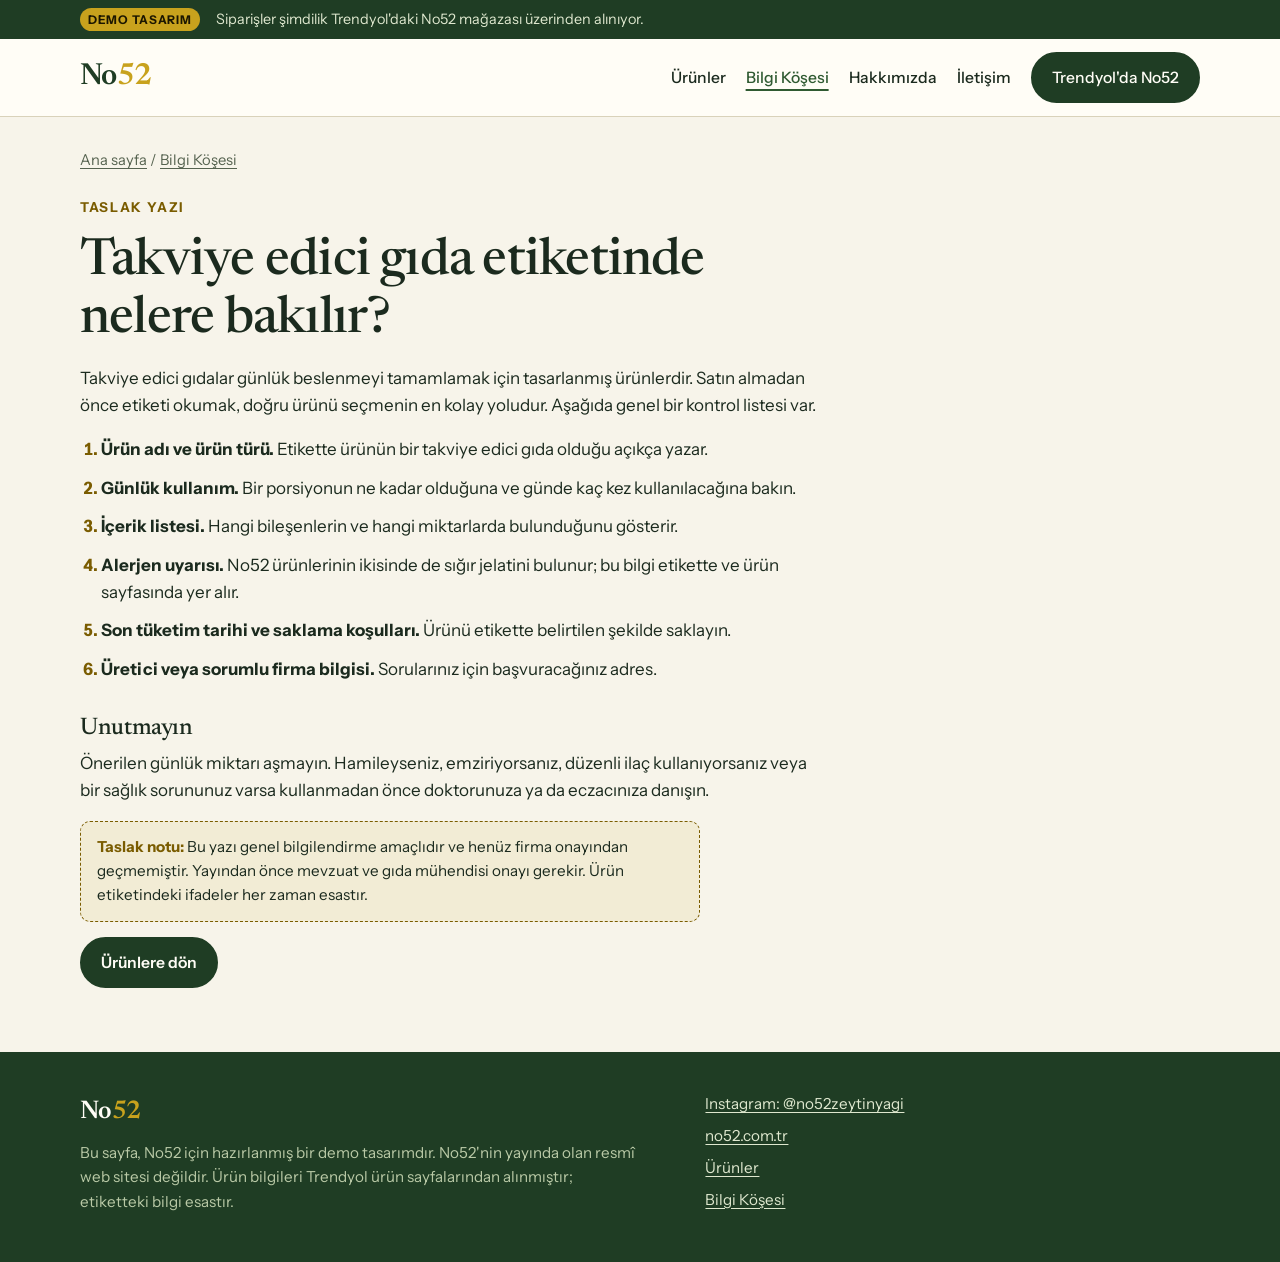
==== bilgi-etiket.html @ e7e0f50c "Gerçek ürün görsellerini ekle" ====
<!doctype html>
<html lang="tr">
<head>
  <meta charset="utf-8">
  <meta name="viewport" content="width=device-width, initial-scale=1">
  <meta name="robots" content="noindex">
  <title>Takviye edici gıda etiketinde nelere bakılır? | No52 (demo)</title>
  <meta name="description" content="Takviye edici gıda etiketini okurken bakılacak bilgiler.">
  <link rel="preconnect" href="https://fonts.googleapis.com">
  <link rel="preconnect" href="https://fonts.gstatic.com" crossorigin>
  <link href="https://fonts.googleapis.com/css2?family=Instrument+Sans:wght@400;500;600;700&family=Newsreader:opsz,wght@6..72,400;6..72,500;6..72,600&display=swap" rel="stylesheet">
  <link rel="stylesheet" href="style.css?v=3">
</head>
<body>
  <div class="strip"><div class="wrap"><span class="tag">DEMO TASARIM</span><span>Siparişler şimdilik Trendyol'daki No52 mağazası üzerinden alınıyor.</span></div></div>
  <header class="site-head">
    <div class="wrap">
      <a class="logo" href="index.html">No<span>52</span></a>
      <nav class="nav" aria-label="Ana menü"><a href="index.html#urunler">Ürünler</a><a href="bilgi-etiket.html" aria-current="page">Bilgi Köşesi</a><a href="index.html#hakkimizda">Hakkımızda</a><a href="index.html#iletisim">İletişim</a><a class="btn" href="https://www.trendyol.com/no52/natured3k2-d3-ve-k2-vitamini-iceren-takviye-edici-gida-30-softjel-p-1203993000" target="_blank" rel="noopener">Trendyol'da No52</a></nav>
    </div>
  </header>
  <main>
    <div class="wrap">
      <article class="article">
        <p class="crumb" style="padding:0"><a href="index.html">Ana sayfa</a> / <a href="index.html#bilgi">Bilgi Köşesi</a></p>
        <p class="eyebrow" style="margin-top:1.5rem">Taslak yazı</p>
        <h1>Takviye edici gıda etiketinde nelere bakılır?</h1>
        <p>Takviye edici gıdalar günlük beslenmeyi tamamlamak için tasarlanmış ürünlerdir. Satın almadan önce etiketi okumak, doğru ürünü seçmenin en kolay yoludur. Aşağıda genel bir kontrol listesi var.</p>
        <ol>
          <li><strong>Ürün adı ve ürün türü.</strong> Etikette ürünün bir takviye edici gıda olduğu açıkça yazar.</li>
          <li><strong>Günlük kullanım.</strong> Bir porsiyonun ne kadar olduğuna ve günde kaç kez kullanılacağına bakın.</li>
          <li><strong>İçerik listesi.</strong> Hangi bileşenlerin ve hangi miktarlarda bulunduğunu gösterir.</li>
          <li><strong>Alerjen uyarısı.</strong> No52 ürünlerinin ikisinde de sığır jelatini bulunur; bu bilgi etikette ve ürün sayfasında yer alır.</li>
          <li><strong>Son tüketim tarihi ve saklama koşulları.</strong> Ürünü etikette belirtilen şekilde saklayın.</li>
          <li><strong>Üretici veya sorumlu firma bilgisi.</strong> Sorularınız için başvuracağınız adres.</li>
        </ol>
        <h2>Unutmayın</h2>
        <p>Önerilen günlük miktarı aşmayın. Hamileyseniz, emziriyorsanız, düzenli ilaç kullanıyorsanız veya bir sağlık sorununuz varsa kullanmadan önce doktorunuza ya da eczacınıza danışın.</p>
        <p class="draft"><strong>Taslak notu:</strong> Bu yazı genel bilgilendirme amaçlıdır ve henüz firma onayından geçmemiştir. Yayından önce mevzuat ve gıda mühendisi onayı gerekir. Ürün etiketindeki ifadeler her zaman esastır.</p>
        <div class="btns"><a class="btn" href="index.html#urunler">Ürünlere dön</a></div>
      </article>
    </div>
  </main>
  <footer>
    <div class="wrap">
      <div>
        <a class="logo" href="index.html">No<span>52</span></a>
        <p>Bu sayfa, No52 için hazırlanmış bir demo tasarımdır. No52'nin yayında olan resmî web sitesi değildir. Ürün bilgileri Trendyol ürün sayfalarından alınmıştır; etiketteki bilgi esastır.</p>
      </div>
      <ul>
        <li><a href="https://www.instagram.com/no52zeytinyagi/" target="_blank" rel="noopener">Instagram: @no52zeytinyagi</a></li>
        <li><a href="https://no52.com.tr" target="_blank" rel="noopener">no52.com.tr</a></li>
        <li><a href="index.html#urunler">Ürünler</a></li>
        <li><a href="bilgi-etiket.html">Bilgi Köşesi</a></li>
      </ul>
    </div>
  </footer>
</body>
</html>
---- style.css ----
:root {
  --bg: #f7f4ea;
  --bg-2: #efe9d6;
  --ink: #1b2a1e;
  --muted: #55624f;
  --line: #d9d2ba;
  --green: #1f3d24;
  --green-2: #2f5a31;
  --gold: #c8a21d;
  --gold-deep: #7a5c00;
  --paper: #fffdf6;
  --radius: 10px;
}

* { box-sizing: border-box; }
html { scroll-behavior: smooth; }

body {
  margin: 0;
  background: var(--bg);
  color: var(--ink);
  font-family: "Instrument Sans", system-ui, -apple-system, "Segoe UI", sans-serif;
  font-size: 1.0625rem;
  line-height: 1.6;
  -webkit-font-smoothing: antialiased;
}

h1, h2, h3 {
  font-family: "Newsreader", Georgia, "Times New Roman", serif;
  font-weight: 500;
  letter-spacing: -0.015em;
  line-height: 1.12;
  margin: 0;
}

p { margin: 0 0 1em; }
img { max-width: 100%; display: block; }
a { color: var(--green-2); text-underline-offset: 3px; }
a:hover { color: var(--green); }
:focus-visible { outline: 3px solid var(--gold); outline-offset: 3px; border-radius: 3px; }

.wrap { width: min(1120px, 100% - 2rem); margin-inline: auto; }

/* Üst şerit */
.strip { background: var(--green); color: #dfe8cf; font-size: 0.9rem; }
.strip .wrap { display: flex; flex-wrap: wrap; gap: 0.25rem 1rem; padding: 0.5rem 0; align-items: center; }
.tag { background: var(--gold); color: #1b1600; font-weight: 700; font-size: 0.75rem; letter-spacing: 0.06em; padding: 0.1rem 0.5rem; border-radius: 99px; }

/* Üst menü */
.site-head { background: var(--paper); border-bottom: 1px solid var(--line); position: sticky; top: 0; z-index: 10; }
.site-head .wrap { display: flex; align-items: center; gap: 1.5rem; padding: 0.8rem 0; flex-wrap: wrap; }
.logo { font-family: "Newsreader", Georgia, serif; font-size: 1.9rem; color: var(--green); text-decoration: none; font-weight: 600; letter-spacing: -0.02em; }
.logo span { color: var(--gold); }
.nav { display: flex; gap: 1.25rem; margin-left: auto; align-items: center; flex-wrap: wrap; }
.nav a { color: var(--ink); text-decoration: none; font-weight: 500; font-size: 0.98rem; }
.nav a:hover, .nav a[aria-current="page"] { color: var(--green-2); text-decoration: underline; text-decoration-thickness: 2px; text-underline-offset: 6px; }

.btn { display: inline-block; padding: 0.7rem 1.2rem; border-radius: 99px; background: var(--green); color: var(--paper) !important; font-weight: 600; text-decoration: none !important; font-size: 0.98rem; border: 2px solid var(--green); }
.btn:hover { background: var(--green-2); border-color: var(--green-2); }
.btn.ghost { background: transparent; color: var(--green) !important; }
.btn.ghost:hover { background: var(--green); color: var(--paper) !important; }
.btn.gold { background: var(--gold); border-color: var(--gold); color: #1b1600 !important; }
.btn.gold:hover { background: #d8b232; border-color: #d8b232; }

/* Ana sayfa: giriş */
.hero { padding: clamp(2.5rem, 7vw, 5rem) 0; }
.hero .wrap { display: grid; grid-template-columns: 1.05fr 0.95fr; gap: clamp(1.5rem, 5vw, 4rem); align-items: center; }
.eyebrow { font-size: 0.85rem; font-weight: 700; letter-spacing: 0.12em; text-transform: uppercase; color: var(--gold-deep); margin: 0 0 1rem; }
.hero h1 { font-size: clamp(2.4rem, 6vw, 4.4rem); max-width: 14ch; }
.hero .lede { margin-top: 1.25rem; font-size: 1.2rem; color: var(--muted); max-width: 42ch; }
.hero .actions { display: flex; flex-wrap: wrap; gap: 0.75rem; margin-top: 1.75rem; }
.hero-art { position: relative; display: grid; grid-template-columns: 1fr; gap: 0; }
.hero-art::before { content: ""; position: absolute; inset: 8% 6% 4% 12%; background: var(--gold); opacity: 0.22; border-radius: 50%; }
.hero-art figure { position: relative; margin: 0; }
.hero-art figure:nth-child(1) { margin-right: 10%; }
.hero-art figure:nth-child(2) { margin-left: 10%; margin-top: -1.4rem; }

.shot { background: var(--bg-2); border-radius: var(--radius); aspect-ratio: 3 / 2; overflow: hidden; display: flex; align-items: center; justify-content: center; color: var(--muted); font-size: 0.9rem; text-align: center; }
.shot img { width: 100%; height: 100%; object-fit: contain; filter: drop-shadow(0 14px 18px rgba(31, 61, 36, 0.28)); }

/* Bölümler */
section { padding: clamp(2.5rem, 6vw, 4.5rem) 0; }
.sec-head { margin-bottom: 2rem; max-width: 60ch; }
.sec-head h2 { font-size: clamp(1.8rem, 4vw, 2.7rem); }
.sec-head p { margin-top: 0.8rem; color: var(--muted); }
.alt { background: var(--bg-2); }

/* Ürün kartları */
.cards { display: grid; grid-template-columns: repeat(2, 1fr); gap: 1.5rem; }
.card { background: var(--paper); border: 1px solid var(--line); border-radius: var(--radius); overflow: hidden; display: flex; flex-direction: column; }
.card .shot { border-radius: 0; aspect-ratio: 3 / 2; padding: 1.5rem; }
.card .body { padding: 1.4rem 1.5rem 1.6rem; display: flex; flex-direction: column; gap: 0.6rem; flex: 1; }
.card h3 { font-size: 1.6rem; }
.card .facts { margin: 0; padding: 0; list-style: none; color: var(--muted); font-size: 0.98rem; }
.card .facts li { padding: 0.25rem 0; border-top: 1px solid var(--line); }
.card .facts li:first-child { border-top: 0; }
.price-row { margin-top: auto; padding-top: 0.6rem; }
.price { font-size: 1.5rem; font-weight: 700; }
.price small { display: block; font-size: 0.85rem; font-weight: 400; color: var(--muted); }
.btns { display: flex; flex-wrap: wrap; gap: 0.6rem; margin-top: 0.9rem; }

/* Sipariş adımları */
.steps { display: grid; grid-template-columns: repeat(3, 1fr); gap: 1.5rem; list-style: none; padding: 0; margin: 0; counter-reset: s; }
.steps li { counter-increment: s; border-top: 3px solid var(--green); padding-top: 1rem; }
.steps li::before { content: counter(s); font-family: "Newsreader", Georgia, serif; font-size: 2.2rem; color: var(--gold-deep); line-height: 1; display: block; margin-bottom: 0.4rem; }
.steps h3 { font-size: 1.3rem; margin-bottom: 0.3rem; }
.steps p { color: var(--muted); margin: 0; }

/* Koyu bant */
.band { background: var(--green); color: var(--paper); }
.band h2 { color: var(--paper); }
.band .sec-head p { color: #cfdcba; }
.band-grid { display: grid; grid-template-columns: repeat(3, 1fr); gap: 1.5rem; }
.band-grid div { border-top: 1px solid rgba(255, 255, 255, 0.3); padding-top: 1rem; }
.band-grid h3 { font-size: 1.25rem; color: var(--gold); margin-bottom: 0.3rem; }
.band-grid p { margin: 0; color: #dfe8cf; font-size: 1rem; }

/* Bilgi kartları */
.posts { display: grid; grid-template-columns: repeat(3, 1fr); gap: 1.25rem; }
.post { background: var(--paper); border: 1px solid var(--line); border-radius: var(--radius); padding: 1.3rem 1.4rem 1.5rem; display: flex; flex-direction: column; gap: 0.5rem; }
.post h3 { font-size: 1.3rem; }
.post p { margin: 0; color: var(--muted); font-size: 0.98rem; }
.post .meta { font-size: 0.8rem; font-weight: 700; letter-spacing: 0.08em; text-transform: uppercase; color: var(--gold-deep); }
.post.soon { background: transparent; border-style: dashed; }
.post.soon h3, .post.soon p { color: var(--muted); }

/* Hakkımızda */
.about { display: grid; grid-template-columns: 1.2fr 0.8fr; gap: clamp(1.5rem, 4vw, 3rem); align-items: start; }
.about p { color: var(--muted); max-width: 56ch; }
.oil-card { background: var(--paper); border: 1px dashed var(--green-2); border-radius: var(--radius); padding: 1.5rem; }
.oil-card h3 { font-size: 1.4rem; margin-bottom: 0.5rem; }
.oil-card p { margin: 0; font-size: 0.98rem; }

/* İletişim */
.contact { display: grid; grid-template-columns: repeat(3, 1fr); gap: 1.5rem; }
.contact h3 { font-size: 1.2rem; margin-bottom: 0.3rem; }
.contact p { margin: 0; color: var(--muted); }

/* Taslak notu */
.draft { border: 1px dashed var(--gold-deep); background: rgba(200, 162, 29, 0.1); border-radius: var(--radius); padding: 0.8rem 1rem; font-size: 0.95rem; color: var(--ink); max-width: 62ch; }
.draft strong { color: var(--gold-deep); }

/* Ürün sayfası */
.crumb { padding: 1.2rem 0 0; font-size: 0.92rem; color: var(--muted); }
.crumb a { color: var(--muted); }
.pdp { display: grid; grid-template-columns: 1fr 1fr; gap: clamp(1.5rem, 4vw, 3.5rem); padding: 1.5rem 0 3rem; align-items: start; }
.pdp .shot { aspect-ratio: 3 / 2; padding: 1.75rem; }
.pdp h1 { font-size: clamp(2rem, 4.5vw, 3.2rem); }
.pdp .sub { color: var(--muted); font-size: 1.15rem; margin: 0.6rem 0 1.2rem; }
.spec { width: 100%; border-collapse: collapse; margin: 1.25rem 0; font-size: 1rem; }
.spec th { text-align: left; font-weight: 600; width: 36%; color: var(--muted); padding: 0.65rem 0.75rem 0.65rem 0; border-top: 1px solid var(--line); vertical-align: top; }
.spec td { padding: 0.65rem 0; border-top: 1px solid var(--line); }
.spec tr:last-child th, .spec tr:last-child td { border-bottom: 1px solid var(--line); }
.warn { background: var(--paper); border-left: 5px solid var(--gold); padding: 0.9rem 1.1rem; border-radius: 0 var(--radius) var(--radius) 0; margin: 1.25rem 0; }
.warn p { margin: 0; }

/* Makale */
.article { max-width: 68ch; padding: 2rem 0 4rem; }
.article h1 { font-size: clamp(2rem, 5vw, 3.2rem); margin: 0.5rem 0 1rem; }
.article h2 { font-size: 1.5rem; margin: 2rem 0 0.5rem; }
.article ol { padding-left: 1.3rem; }
.article li { margin-bottom: 0.7rem; }
.article li::marker { color: var(--gold-deep); font-weight: 700; }

/* Alt bilgi */
footer { background: var(--green); color: #b9c9a6; padding: 2.5rem 0 3rem; font-size: 0.95rem; }
footer .wrap { display: grid; grid-template-columns: 1.2fr 1fr; gap: 2rem; }
footer a { color: #dfe8cf; }
footer .logo { color: var(--paper); font-size: 1.6rem; }
footer p { margin: 0.5rem 0 0; max-width: 56ch; }
footer ul { list-style: none; padding: 0; margin: 0; display: grid; gap: 0.35rem; }

@media (max-width: 900px) {
  .hero .wrap, .about, .pdp, footer .wrap { grid-template-columns: 1fr; }
  .cards, .posts, .contact, .steps, .band-grid { grid-template-columns: 1fr; }
  .hero h1 { max-width: none; }
  .nav { margin-left: 0; width: 100%; gap: 1rem; }
  .hero-art figure:nth-child(2) { margin-top: -0.8rem; }
}

@media (prefers-reduced-motion: reduce) { html { scroll-behavior: auto; } }

.hero-art .shot { background: transparent; }
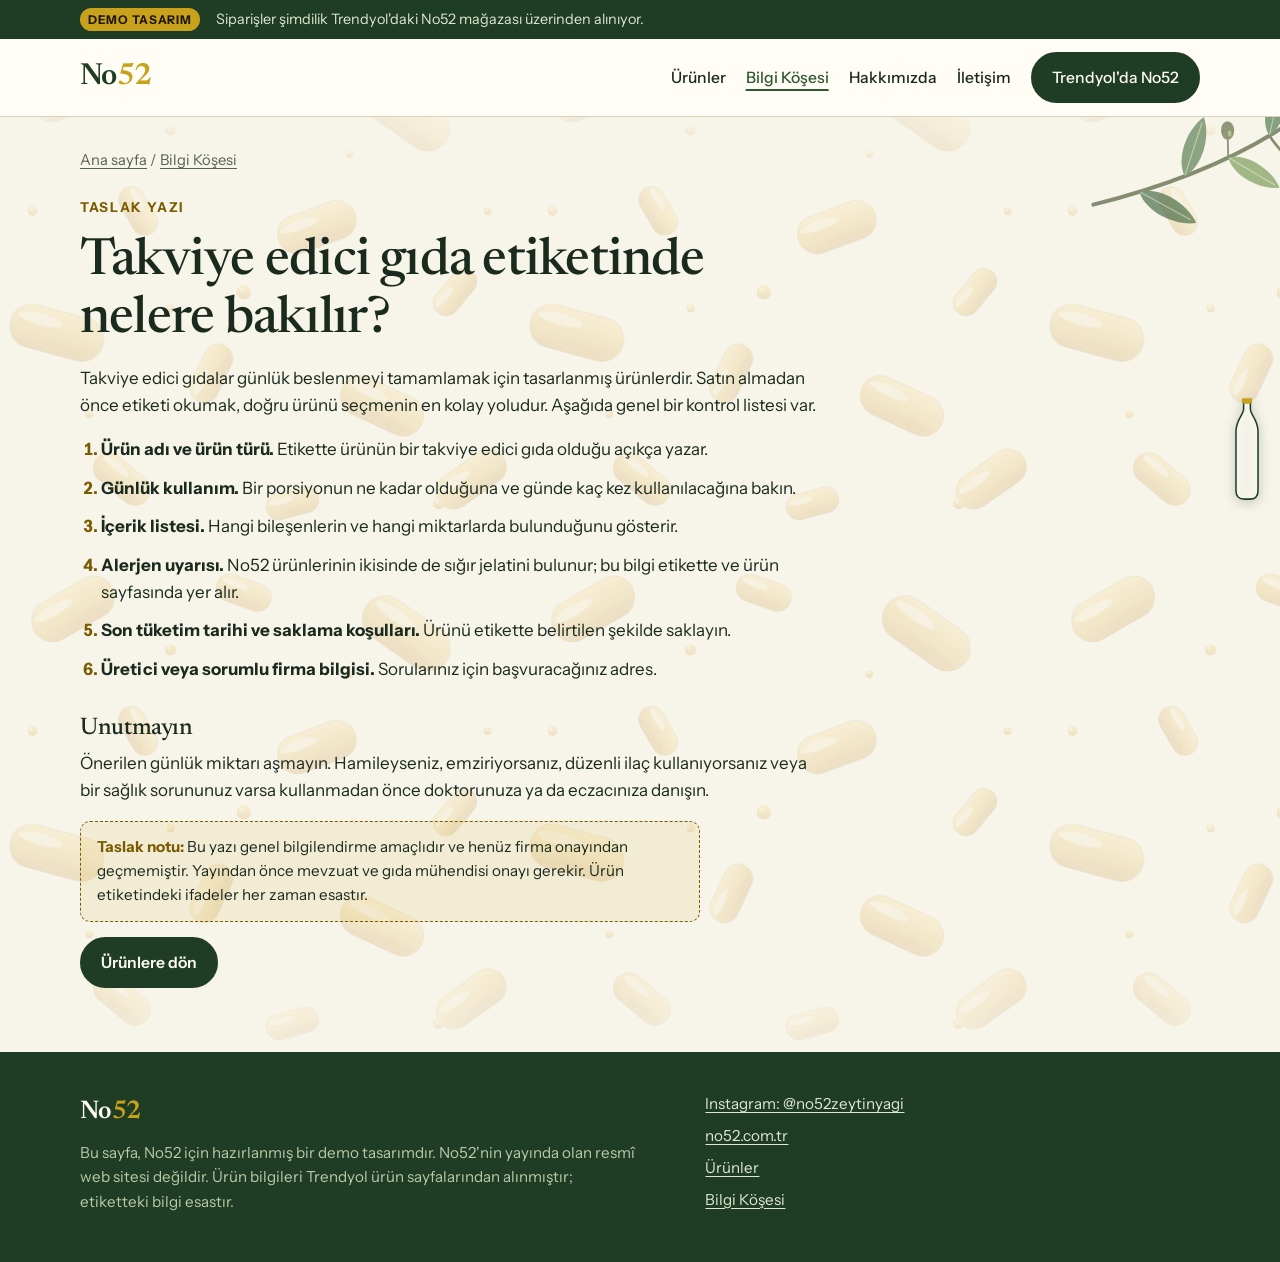
==== commit f65902d0: "Add files via upload" ====
--- a/bilgi-etiket.html
+++ b/bilgi-etiket.html
@@ -9,7 +9,8 @@
   <link rel="preconnect" href="https://fonts.googleapis.com">
   <link rel="preconnect" href="https://fonts.gstatic.com" crossorigin>
   <link href="https://fonts.googleapis.com/css2?family=Instrument+Sans:wght@400;500;600;700&family=Newsreader:opsz,wght@6..72,400;6..72,500;6..72,600&display=swap" rel="stylesheet">
-  <link rel="stylesheet" href="style.css?v=3">
+  <link rel="stylesheet" href="style.css?v=6">
+<script>document.documentElement.className += " js";</script>
 </head>
 <body>
   <div class="strip"><div class="wrap"><span class="tag">DEMO TASARIM</span><span>Siparişler şimdilik Trendyol'daki No52 mağazası üzerinden alınıyor.</span></div></div>
@@ -19,7 +20,8 @@
       <nav class="nav" aria-label="Ana menü"><a href="index.html#urunler">Ürünler</a><a href="bilgi-etiket.html" aria-current="page">Bilgi Köşesi</a><a href="index.html#hakkimizda">Hakkımızda</a><a href="index.html#iletisim">İletişim</a><a class="btn" href="https://www.trendyol.com/no52/natured3k2-d3-ve-k2-vitamini-iceren-takviye-edici-gida-30-softjel-p-1203993000" target="_blank" rel="noopener">Trendyol'da No52</a></nav>
     </div>
   </header>
-  <main>
+  <main class="inner">
+    <div class="fx" aria-hidden="true"><span class="caps"></span><span class="branch br-a"></span></div>
     <div class="wrap">
       <article class="article">
         <p class="crumb" style="padding:0"><a href="index.html">Ana sayfa</a> / <a href="index.html#bilgi">Bilgi Köşesi</a></p>
@@ -55,5 +57,13 @@
       </ul>
     </div>
   </footer>
+  <div class="gauge" aria-hidden="true">
+    <svg viewBox="0 0 40 124"><defs><clipPath id="bclip"><path d="M16 6H24V14C24 20 33 26 33 40V110Q33 120 23 120H17Q7 120 7 110V40C7 26 16 20 16 14Z"/></clipPath><linearGradient id="oilg" x1="0" y1="0" x2="0" y2="1"><stop offset="0" stop-color="#e8bd33"/><stop offset="1" stop-color="#b8860b"/></linearGradient></defs>
+    <path class="glass" d="M16 6H24V14C24 20 33 26 33 40V110Q33 120 23 120H17Q7 120 7 110V40C7 26 16 20 16 14Z"/>
+    <g clip-path="url(#bclip)"><g id="oil-level" transform="translate(0 124)"><path class="wave" d="M-40 0q10 -4 20 0t20 0t20 0t20 0t20 0t20 0t20 0t20 0V140H-40Z" fill="url(#oilg)"/></g></g>
+    <path class="outline" d="M16 6H24V14C24 20 33 26 33 40V110Q33 120 23 120H17Q7 120 7 110V40C7 26 16 20 16 14Z"/>
+    <rect x="14" y="1" width="12" height="6" rx="1.5" fill="#c8a21d"/></svg>
+  </div>
+  <script src="fx.js?v=1"></script>
 </body>
 </html>
--- a/style.css
+++ b/style.css
@@ -181,3 +181,113 @@
 @media (prefers-reduced-motion: reduce) { html { scroll-behavior: auto; } }
 
 .hero-art .shot { background: transparent; }
+
+/* ===== Canlılık: zeytin dalı, jel kapsül deseni, şişe göstergesi ===== */
+section, .inner { position: relative; overflow: hidden; }
+section > .wrap, .inner > .wrap { position: relative; z-index: 1; }
+
+.fx { position: absolute; inset: 0; overflow: hidden; pointer-events: none; z-index: 0; }
+
+/* Jel kapsül zemini */
+.caps {
+  position: absolute; inset: -10% 0;
+  background: url(capsules.svg) repeat;
+  background-size: 520px;
+  background-position-y: calc(var(--sy, 0) * -0.07px);
+  opacity: 0.17;
+  animation: drift 120s linear infinite;
+  -webkit-mask-image: linear-gradient(180deg, transparent, #000 18%, #000 82%, transparent);
+  mask-image: linear-gradient(180deg, transparent, #000 18%, #000 82%, transparent);
+}
+.caps-hero {
+  opacity: 0.42;
+  -webkit-mask-image: linear-gradient(100deg, transparent 22%, #000 68%);
+  mask-image: linear-gradient(100deg, transparent 22%, #000 68%);
+}
+.caps-dark { background-image: url(capsules-light.svg); opacity: 0.14; }
+@keyframes drift { to { background-position-x: 520px; } }
+
+/* Zeytin dalı */
+.branch {
+  position: absolute;
+  width: min(560px, 72vw);
+  aspect-ratio: 570 / 420;
+  background: url(olive-branch.svg) no-repeat center / contain;
+  transform-origin: 5% 82%;
+  animation: sway 9s ease-in-out infinite alternate;
+}
+.branch.light { background-image: url(olive-branch-light.svg); opacity: 0.32; }
+@keyframes sway { from { rotate: -2deg; } to { rotate: 2.4deg; } }
+.br-a { right: -110px; top: -70px; }
+.br-b { left: -170px; bottom: -150px; width: min(430px, 60vw); transform: scaleX(-1) rotate(-14deg); animation-delay: -4s; opacity: 0.85; }
+.br-c { right: -150px; top: -120px; width: min(440px, 60vw); transform: scaleY(-1) rotate(-4deg); opacity: 0.7; animation-duration: 11s; }
+.br-d { right: -120px; bottom: -110px; width: min(500px, 65vw); }
+.br-e { left: -190px; top: -60px; width: min(430px, 60vw); transform: scaleX(-1); opacity: 0.75; animation-delay: -2s; }
+
+/* Düşen yapraklar */
+.lf { position: absolute; top: -30px; width: 30px; height: 12px; background: url(leaf.svg) no-repeat center / contain; opacity: 0; animation: fall 17s linear infinite; }
+.f1 { left: 12%; animation-delay: -2s; }
+.f2 { left: 34%; animation-delay: -7s; width: 24px; }
+.f3 { left: 58%; animation-delay: -11s; }
+.f4 { left: 76%; animation-delay: -4s; width: 26px; }
+.f5 { left: 90%; animation-delay: -14s; width: 22px; }
+@keyframes fall {
+  0% { translate: 0 0; rotate: 0deg; opacity: 0; }
+  8% { opacity: 0.85; }
+  50% { translate: 46px 260px; rotate: 140deg; }
+  92% { opacity: 0.85; }
+  100% { translate: -24px 560px; rotate: 320deg; opacity: 0; }
+}
+
+/* Başlık süsü: küçük zeytin dalı */
+.sec-head::before { content: ""; display: block; width: 96px; height: 24px; background: url(sprig.svg) no-repeat left center / contain; margin-bottom: 0.8rem; }
+.band .sec-head::before { background-image: url(sprig-light.svg); }
+
+/* Giriş animasyonu */
+@keyframes rise { from { opacity: 0; translate: 0 18px; } to { opacity: 1; translate: 0 0; } }
+.hero .wrap > div:first-child > * { animation: rise 0.8s both ease-out; }
+.hero .wrap > div:first-child > :nth-child(2) { animation-delay: 0.08s; }
+.hero .wrap > div:first-child > :nth-child(3) { animation-delay: 0.16s; }
+.hero .wrap > div:first-child > :nth-child(4) { animation-delay: 0.24s; }
+
+/* Hero ürünleri hafifçe süzülür */
+@keyframes bob { from { translate: 0 -7px; } to { translate: 0 9px; } }
+.hero-art figure { animation: bob 6.5s ease-in-out infinite alternate; }
+.hero-art figure:nth-child(2) { animation-delay: -3.2s; }
+
+/* Kaydırınca belirme */
+.js .reveal { opacity: 0; translate: 0 22px; transition: opacity 0.7s ease, translate 0.7s ease; transition-delay: var(--d, 0s); }
+.js .reveal.in { opacity: 1; translate: 0 0; }
+
+/* Kart ve düğme etkileşimi */
+.card { transition: translate 0.3s ease, box-shadow 0.3s ease; }
+.card:hover { translate: 0 -5px; box-shadow: 0 16px 34px rgba(31, 61, 36, 0.16); }
+.card .shot img { transition: transform 0.5s ease; }
+.card:hover .shot img { transform: scale(1.05) rotate(-1deg); }
+.btn { transition: translate 0.2s ease, background-color 0.2s ease, color 0.2s ease; }
+.btn:hover { translate: 0 -2px; }
+
+/* Kaydırdıkça dolan şişe */
+.gauge { position: fixed; right: 1rem; top: 50%; translate: 0 -50%; width: 34px; height: 105px; z-index: 30; pointer-events: none; filter: drop-shadow(0 3px 6px rgba(31, 61, 36, 0.28)); }
+.gauge svg { width: 100%; height: 100%; display: block; overflow: visible; }
+.gauge .glass { fill: rgba(255, 253, 246, 0.78); }
+.gauge .outline { fill: none; stroke: var(--green); stroke-width: 1.8; stroke-linejoin: round; }
+.gauge .wave { animation: wave 2.2s linear infinite; }
+@keyframes wave { to { transform: translateX(40px); } }
+
+@media (max-width: 1200px) {
+  .gauge { right: 0.6rem; top: auto; bottom: 1rem; translate: none; width: 26px; height: 80px; }
+}
+@media (max-width: 900px) {
+  .branch { opacity: 0.4; }
+  .br-b, .br-e { display: none; }
+  .caps-hero { -webkit-mask-image: none; mask-image: none; opacity: 0.14; }
+  .lf.f4, .lf.f5 { display: none; }
+}
+@media (prefers-reduced-motion: reduce) {
+  * { animation: none !important; transition: none !important; }
+  .js .reveal { opacity: 1; translate: 0 0; }
+}
+
+/* İç sayfalarda dal metnin üstüne binmesin */
+.inner .br-a { right: -230px; top: -190px; width: min(440px, 60vw); opacity: 0.6; }
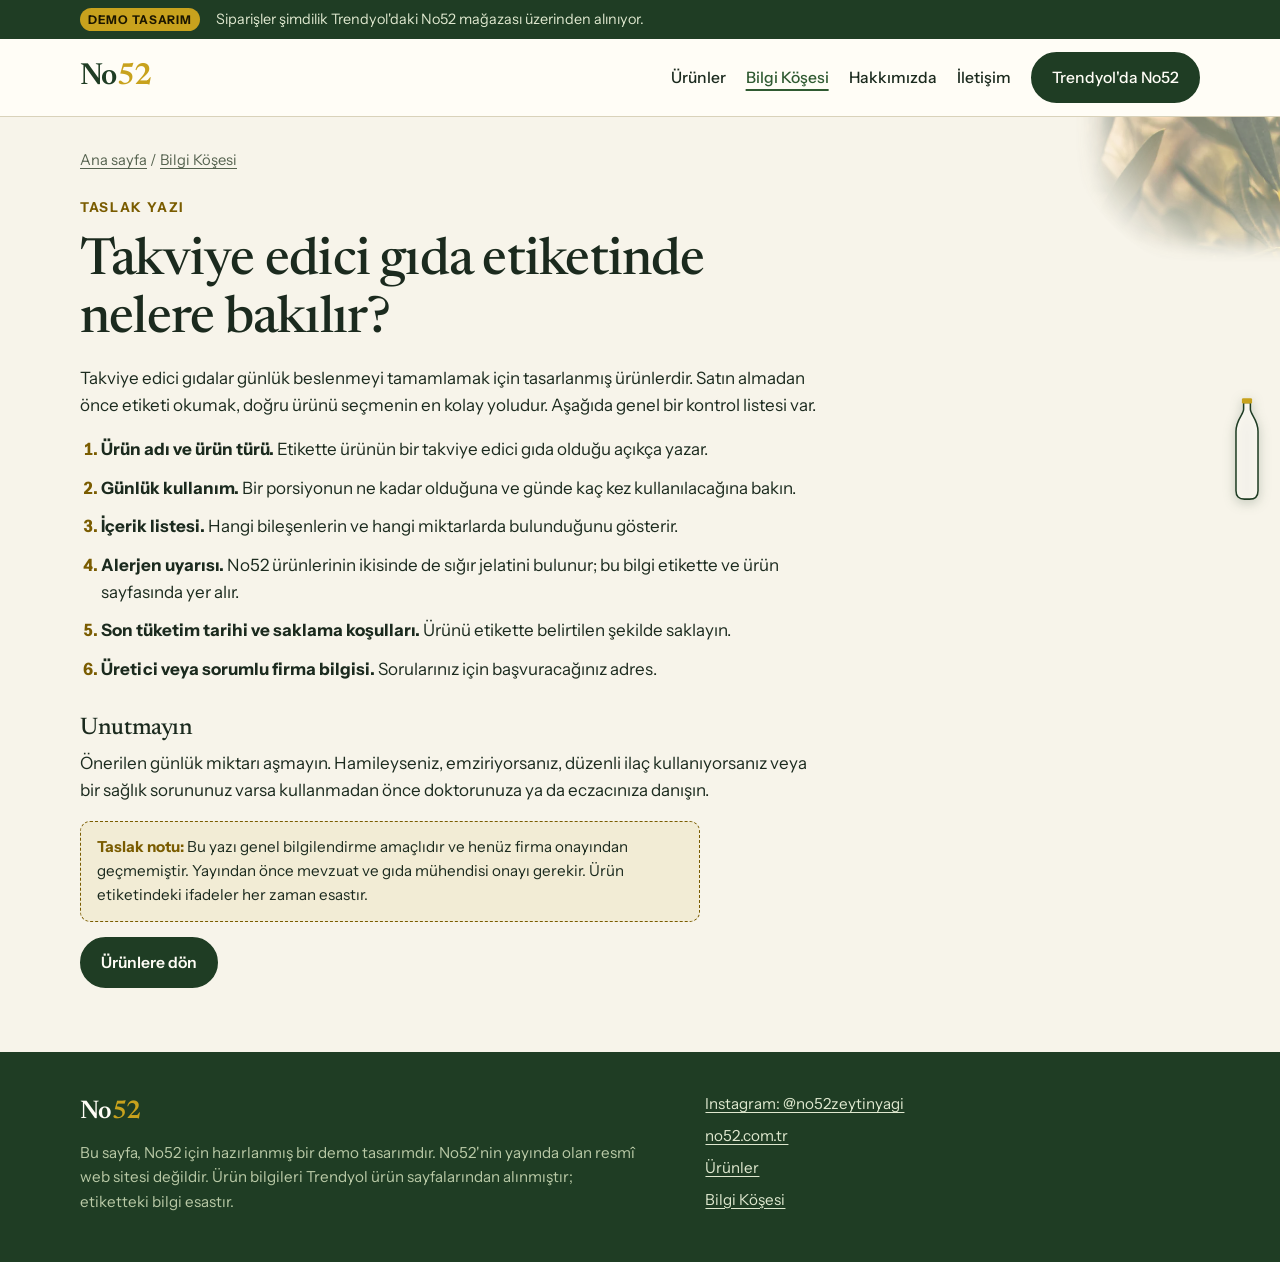
==== commit eb67cf63: "Gerçek zeytin dalı fotoğrafları, kapsüller yalnızca girişte" ====
--- a/bilgi-etiket.html
+++ b/bilgi-etiket.html
@@ -9,7 +9,7 @@
   <link rel="preconnect" href="https://fonts.googleapis.com">
   <link rel="preconnect" href="https://fonts.gstatic.com" crossorigin>
   <link href="https://fonts.googleapis.com/css2?family=Instrument+Sans:wght@400;500;600;700&family=Newsreader:opsz,wght@6..72,400;6..72,500;6..72,600&display=swap" rel="stylesheet">
-  <link rel="stylesheet" href="style.css?v=6">
+  <link rel="stylesheet" href="style.css?v=7">
 <script>document.documentElement.className += " js";</script>
 </head>
 <body>
@@ -21,7 +21,7 @@
     </div>
   </header>
   <main class="inner">
-    <div class="fx" aria-hidden="true"><span class="caps"></span><span class="branch br-a"></span></div>
+    <div class="fx" aria-hidden="true"><span class="branch br-a"></span></div>
     <div class="wrap">
       <article class="article">
         <p class="crumb" style="padding:0"><a href="index.html">Ana sayfa</a> / <a href="index.html#bilgi">Bilgi Köşesi</a></p>
@@ -64,6 +64,6 @@
     <path class="outline" d="M16 6H24V14C24 20 33 26 33 40V110Q33 120 23 120H17Q7 120 7 110V40C7 26 16 20 16 14Z"/>
     <rect x="14" y="1" width="12" height="6" rx="1.5" fill="#c8a21d"/></svg>
   </div>
-  <script src="fx.js?v=1"></script>
+  <script src="fx.js?v=2"></script>
 </body>
 </html>
--- a/style.css
+++ b/style.css
@@ -200,48 +200,46 @@
   mask-image: linear-gradient(180deg, transparent, #000 18%, #000 82%, transparent);
 }
 .caps-hero {
-  opacity: 0.42;
+  opacity: max(0, calc(0.42 - var(--sy, 0) * 0.0007));
   -webkit-mask-image: linear-gradient(100deg, transparent 22%, #000 68%);
   mask-image: linear-gradient(100deg, transparent 22%, #000 68%);
 }
-.caps-dark { background-image: url(capsules-light.svg); opacity: 0.14; }
 @keyframes drift { to { background-position-x: 520px; } }
 
-/* Zeytin dalı */
+/* Zeytin dalı: gerçek fotoğraf kesitleri */
 .branch {
   position: absolute;
-  width: min(560px, 72vw);
-  aspect-ratio: 570 / 420;
-  background: url(olive-branch.svg) no-repeat center / contain;
-  transform-origin: 5% 82%;
+  background: no-repeat center / contain;
+  transform-origin: 8% 85%;
+  mix-blend-mode: multiply;
+  translate: 0 calc(var(--py, 0) * -0.07px);
   animation: sway 9s ease-in-out infinite alternate;
 }
-.branch.light { background-image: url(olive-branch-light.svg); opacity: 0.32; }
-@keyframes sway { from { rotate: -2deg; } to { rotate: 2.4deg; } }
-.br-a { right: -110px; top: -70px; }
-.br-b { left: -170px; bottom: -150px; width: min(430px, 60vw); transform: scaleX(-1) rotate(-14deg); animation-delay: -4s; opacity: 0.85; }
-.br-c { right: -150px; top: -120px; width: min(440px, 60vw); transform: scaleY(-1) rotate(-4deg); opacity: 0.7; animation-duration: 11s; }
-.br-d { right: -120px; bottom: -110px; width: min(500px, 65vw); }
-.br-e { left: -190px; top: -60px; width: min(430px, 60vw); transform: scaleX(-1); opacity: 0.75; animation-delay: -2s; }
-
-/* Düşen yapraklar */
-.lf { position: absolute; top: -30px; width: 30px; height: 12px; background: url(leaf.svg) no-repeat center / contain; opacity: 0; animation: fall 17s linear infinite; }
-.f1 { left: 12%; animation-delay: -2s; }
-.f2 { left: 34%; animation-delay: -7s; width: 24px; }
-.f3 { left: 58%; animation-delay: -11s; }
-.f4 { left: 76%; animation-delay: -4s; width: 26px; }
-.f5 { left: 90%; animation-delay: -14s; width: 22px; }
+.br-a { background-image: url(olive-b.webp); aspect-ratio: 760 / 564; width: min(540px, 72vw); right: -90px; top: -60px; opacity: 0.8; }
+.br-b { background-image: url(olive-c.webp); aspect-ratio: 640 / 714; width: min(330px, 50vw); left: -110px; bottom: -150px; opacity: 0.75; animation-delay: -4s; }
+.br-c { background-image: url(olive-a.webp); aspect-ratio: 1 / 1; width: min(400px, 60vw); right: -130px; top: -110px; opacity: 0.7; animation-duration: 11s; }
+.br-d { background-image: url(olive-a.webp); aspect-ratio: 1 / 1; width: min(440px, 62vw); right: -110px; bottom: -120px; mix-blend-mode: normal; opacity: 0.4; }
+.br-e { background-image: url(olive-c.webp); aspect-ratio: 640 / 714; width: min(340px, 50vw); left: -140px; top: -60px; opacity: 0.7; animation-delay: -2s; }
+@keyframes sway { from { rotate: -2.2deg; } to { rotate: 2.4deg; } }
+
+/* Düşen yapraklar: gerçek zeytin yaprağı */
+.lf { position: absolute; top: -30px; width: 52px; height: 16px; background: no-repeat center / contain; opacity: 0; animation: fall 17s linear infinite; }
+.f1 { left: 12%; animation-delay: -2s; background-image: url(leaf-1.webp); }
+.f2 { left: 34%; animation-delay: -7s; width: 42px; background-image: url(leaf-2.webp); }
+.f3 { left: 58%; animation-delay: -11s; background-image: url(leaf-3.webp); }
+.f4 { left: 76%; animation-delay: -4s; width: 46px; background-image: url(leaf-1.webp); }
+.f5 { left: 90%; animation-delay: -14s; width: 38px; background-image: url(leaf-2.webp); }
 @keyframes fall {
   0% { translate: 0 0; rotate: 0deg; opacity: 0; }
-  8% { opacity: 0.85; }
+  8% { opacity: 0.9; }
   50% { translate: 46px 260px; rotate: 140deg; }
-  92% { opacity: 0.85; }
+  92% { opacity: 0.9; }
   100% { translate: -24px 560px; rotate: 320deg; opacity: 0; }
 }
 
-/* Başlık süsü: küçük zeytin dalı */
-.sec-head::before { content: ""; display: block; width: 96px; height: 24px; background: url(sprig.svg) no-repeat left center / contain; margin-bottom: 0.8rem; }
-.band .sec-head::before { background-image: url(sprig-light.svg); }
+/* Başlık süsü: küçük gerçek yaprak */
+.sec-head::before { content: ""; display: block; width: 64px; height: 19px; background: url(leaf-2.webp) no-repeat left center / contain; margin-bottom: 0.8rem; }
+.band .sec-head::before { filter: brightness(2.2) saturate(1.2); }
 
 /* Giriş animasyonu */
 @keyframes rise { from { opacity: 0; translate: 0 18px; } to { opacity: 1; translate: 0 0; } }
@@ -279,7 +277,7 @@
   .gauge { right: 0.6rem; top: auto; bottom: 1rem; translate: none; width: 26px; height: 80px; }
 }
 @media (max-width: 900px) {
-  .branch { opacity: 0.4; }
+  .branch { opacity: 0.45; }
   .br-b, .br-e { display: none; }
   .caps-hero { -webkit-mask-image: none; mask-image: none; opacity: 0.14; }
   .lf.f4, .lf.f5 { display: none; }
@@ -290,4 +288,4 @@
 }
 
 /* İç sayfalarda dal metnin üstüne binmesin */
-.inner .br-a { right: -230px; top: -190px; width: min(440px, 60vw); opacity: 0.6; }
+.inner .br-a { right: -190px; top: -140px; width: min(400px, 60vw); opacity: 0.55; }
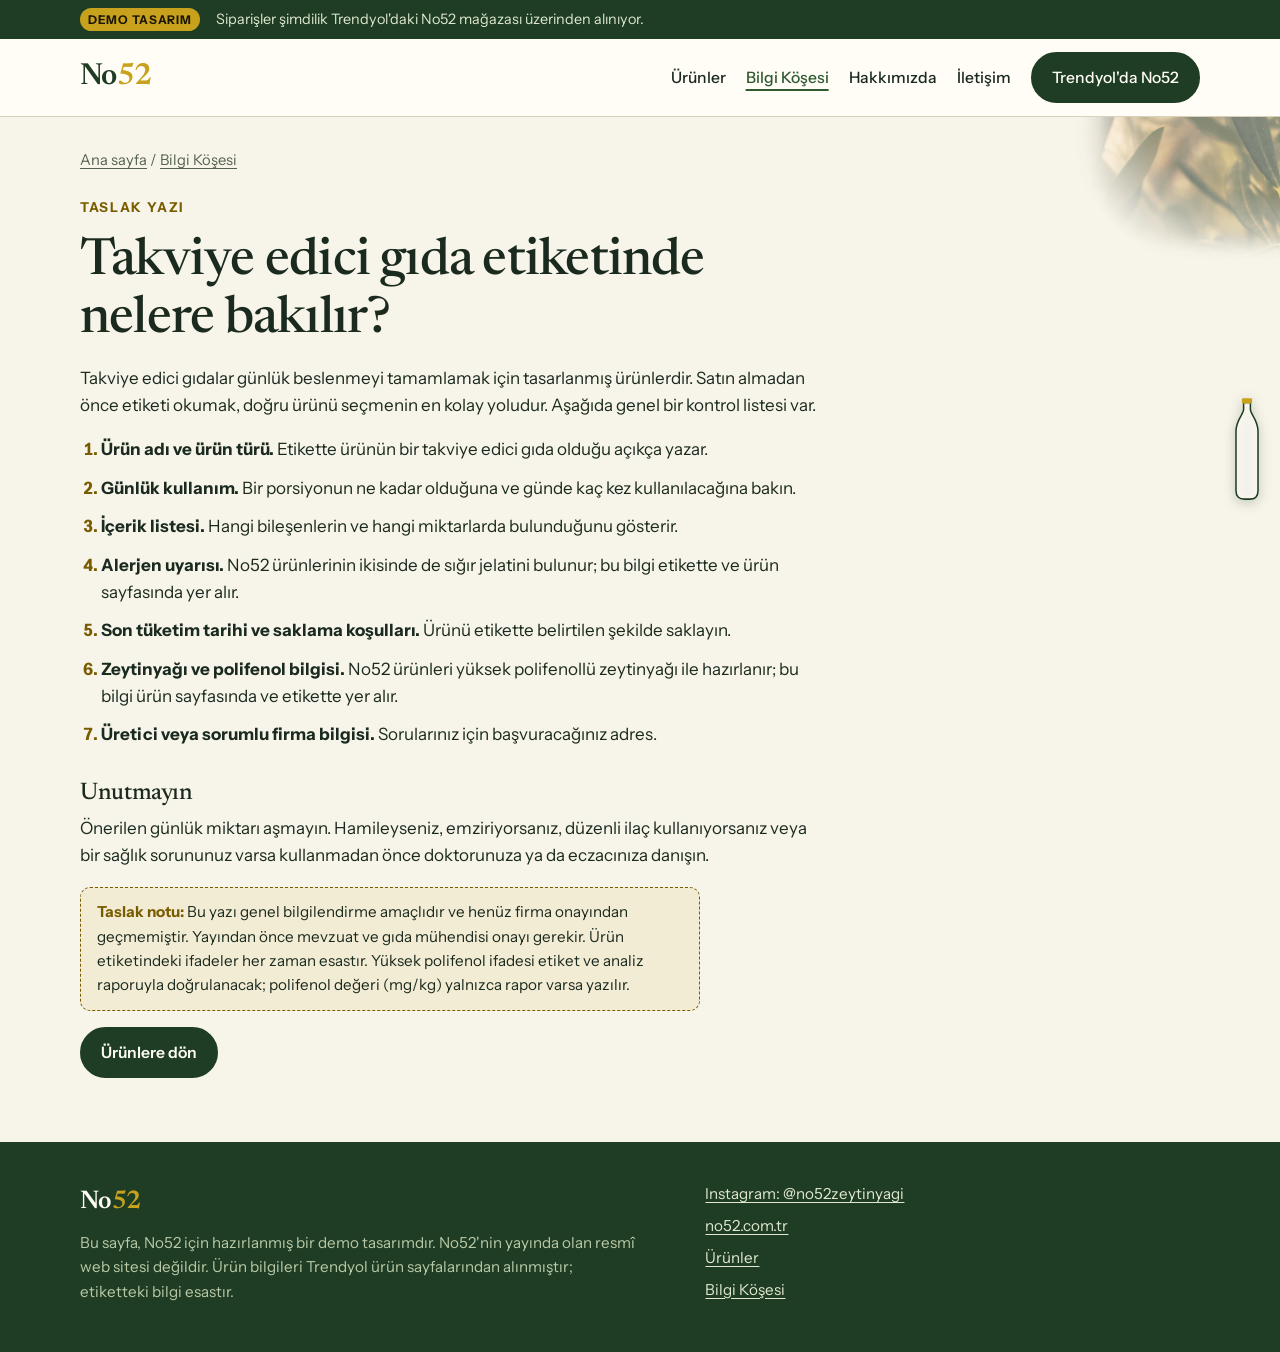
==== commit 4ee2cff1: "Yüksek polifenol vurgusu eklendi" ====
--- a/bilgi-etiket.html
+++ b/bilgi-etiket.html
@@ -9,7 +9,7 @@
   <link rel="preconnect" href="https://fonts.googleapis.com">
   <link rel="preconnect" href="https://fonts.gstatic.com" crossorigin>
   <link href="https://fonts.googleapis.com/css2?family=Instrument+Sans:wght@400;500;600;700&family=Newsreader:opsz,wght@6..72,400;6..72,500;6..72,600&display=swap" rel="stylesheet">
-  <link rel="stylesheet" href="style.css?v=7">
+  <link rel="stylesheet" href="style.css?v=12">
 <script>document.documentElement.className += " js";</script>
 </head>
 <body>
@@ -34,11 +34,12 @@
           <li><strong>İçerik listesi.</strong> Hangi bileşenlerin ve hangi miktarlarda bulunduğunu gösterir.</li>
           <li><strong>Alerjen uyarısı.</strong> No52 ürünlerinin ikisinde de sığır jelatini bulunur; bu bilgi etikette ve ürün sayfasında yer alır.</li>
           <li><strong>Son tüketim tarihi ve saklama koşulları.</strong> Ürünü etikette belirtilen şekilde saklayın.</li>
+          <li><strong>Zeytinyağı ve polifenol bilgisi.</strong> No52 ürünleri yüksek polifenollü zeytinyağı ile hazırlanır; bu bilgi ürün sayfasında ve etikette yer alır.</li>
           <li><strong>Üretici veya sorumlu firma bilgisi.</strong> Sorularınız için başvuracağınız adres.</li>
         </ol>
         <h2>Unutmayın</h2>
         <p>Önerilen günlük miktarı aşmayın. Hamileyseniz, emziriyorsanız, düzenli ilaç kullanıyorsanız veya bir sağlık sorununuz varsa kullanmadan önce doktorunuza ya da eczacınıza danışın.</p>
-        <p class="draft"><strong>Taslak notu:</strong> Bu yazı genel bilgilendirme amaçlıdır ve henüz firma onayından geçmemiştir. Yayından önce mevzuat ve gıda mühendisi onayı gerekir. Ürün etiketindeki ifadeler her zaman esastır.</p>
+        <p class="draft"><strong>Taslak notu:</strong> Bu yazı genel bilgilendirme amaçlıdır ve henüz firma onayından geçmemiştir. Yayından önce mevzuat ve gıda mühendisi onayı gerekir. Ürün etiketindeki ifadeler her zaman esastır. Yüksek polifenol ifadesi etiket ve analiz raporuyla doğrulanacak; polifenol değeri (mg/kg) yalnızca rapor varsa yazılır.</p>
         <div class="btns"><a class="btn" href="index.html#urunler">Ürünlere dön</a></div>
       </article>
     </div>
--- a/style.css
+++ b/style.css
@@ -188,23 +188,23 @@
 
 .fx { position: absolute; inset: 0; overflow: hidden; pointer-events: none; z-index: 0; }
 
-/* Jel kapsül zemini */
-.caps {
-  position: absolute; inset: -10% 0;
-  background: url(capsules.svg) repeat;
-  background-size: 520px;
-  background-position-y: calc(var(--sy, 0) * -0.07px);
-  opacity: 0.17;
-  animation: drift 120s linear infinite;
-  -webkit-mask-image: linear-gradient(180deg, transparent, #000 18%, #000 82%, transparent);
-  mask-image: linear-gradient(180deg, transparent, #000 18%, #000 82%, transparent);
-}
-.caps-hero {
-  opacity: max(0, calc(0.42 - var(--sy, 0) * 0.0007));
-  -webkit-mask-image: linear-gradient(100deg, transparent 22%, #000 68%);
-  mask-image: linear-gradient(100deg, transparent 22%, #000 68%);
-}
-@keyframes drift { to { background-position-x: 520px; } }
+/* Jel kapsüller: gerçek kapsül fotoğrafı, her yöne dağınık; aşağı indikçe silinir */
+.pills { position: absolute; inset: 0; opacity: max(0, calc(1 - var(--sy, 0) * 0.0017)); }
+.pills i {
+  position: absolute; left: var(--x); top: var(--y);
+  width: var(--s); aspect-ratio: 420 / 320;
+  background: url(capsule.webp) center / contain no-repeat;
+  opacity: var(--o);
+  rotate: var(--r);
+  transform: translateY(calc(var(--sy, 0) * var(--k, -0.1) * 1px)) scaleX(var(--f, 1));
+  filter: blur(var(--b, 0px)) drop-shadow(0 8px 9px rgba(120, 80, 0, 0.28));
+  animation: pfloat var(--t, 8s) ease-in-out infinite alternate;
+  animation-delay: var(--d, 0s);
+}
+@keyframes pfloat {
+  from { translate: -4px -9px; rotate: var(--r); }
+  to { translate: 6px 10px; rotate: calc(var(--r) + 9deg); }
+}
 
 /* Zeytin dalı: gerçek fotoğraf kesitleri */
 .branch {
@@ -216,7 +216,7 @@
   animation: sway 9s ease-in-out infinite alternate;
 }
 .br-a { background-image: url(olive-b.webp); aspect-ratio: 760 / 564; width: min(540px, 72vw); right: -90px; top: -60px; opacity: 0.8; }
-.br-b { background-image: url(olive-c.webp); aspect-ratio: 640 / 714; width: min(330px, 50vw); left: -110px; bottom: -150px; opacity: 0.75; animation-delay: -4s; }
+.br-b { background-image: url(olive-a.webp); aspect-ratio: 1 / 1; width: min(420px, 60vw); left: -120px; bottom: -130px; opacity: 0.8; transform: scaleX(-1); transform-origin: 50% 85%; animation-delay: -4s; }
 .br-c { background-image: url(olive-a.webp); aspect-ratio: 1 / 1; width: min(400px, 60vw); right: -130px; top: -110px; opacity: 0.7; animation-duration: 11s; }
 .br-d { background-image: url(olive-a.webp); aspect-ratio: 1 / 1; width: min(440px, 62vw); right: -110px; bottom: -120px; mix-blend-mode: normal; opacity: 0.4; }
 .br-e { background-image: url(olive-c.webp); aspect-ratio: 640 / 714; width: min(340px, 50vw); left: -140px; top: -60px; opacity: 0.7; animation-delay: -2s; }
@@ -279,7 +279,8 @@
 @media (max-width: 900px) {
   .branch { opacity: 0.45; }
   .br-b, .br-e { display: none; }
-  .caps-hero { -webkit-mask-image: none; mask-image: none; opacity: 0.14; }
+  .pills i:nth-child(n+11) { display: none; }
+  .pills { opacity: max(0, calc(0.55 - var(--sy, 0) * 0.001)); }
   .lf.f4, .lf.f5 { display: none; }
 }
 @media (prefers-reduced-motion: reduce) {
@@ -289,3 +290,11 @@
 
 /* İç sayfalarda dal metnin üstüne binmesin */
 .inner .br-a { right: -190px; top: -140px; width: min(400px, 60vw); opacity: 0.55; }
+
+/* Yüksek polifenol vurgusu */
+.hp { display: inline-block; margin: 0.2rem 0 0.9rem; padding: 0.38rem 0.85rem; border: 1px solid var(--gold); border-radius: 999px; background: rgba(200, 162, 29, 0.14); color: #6b560a; font-size: 0.82rem; font-weight: 600; letter-spacing: 0.02em; }
+.hero .hp { display: table; }
+.facts .hp-li { font-weight: 600; color: var(--green); }
+.oil-card h3 { color: var(--green); }
+.hero h1 { font-size: clamp(2.1rem, 4.1vw, 3.3rem); line-height: 1.12; }
+.hero h1 { max-width: 19ch; }
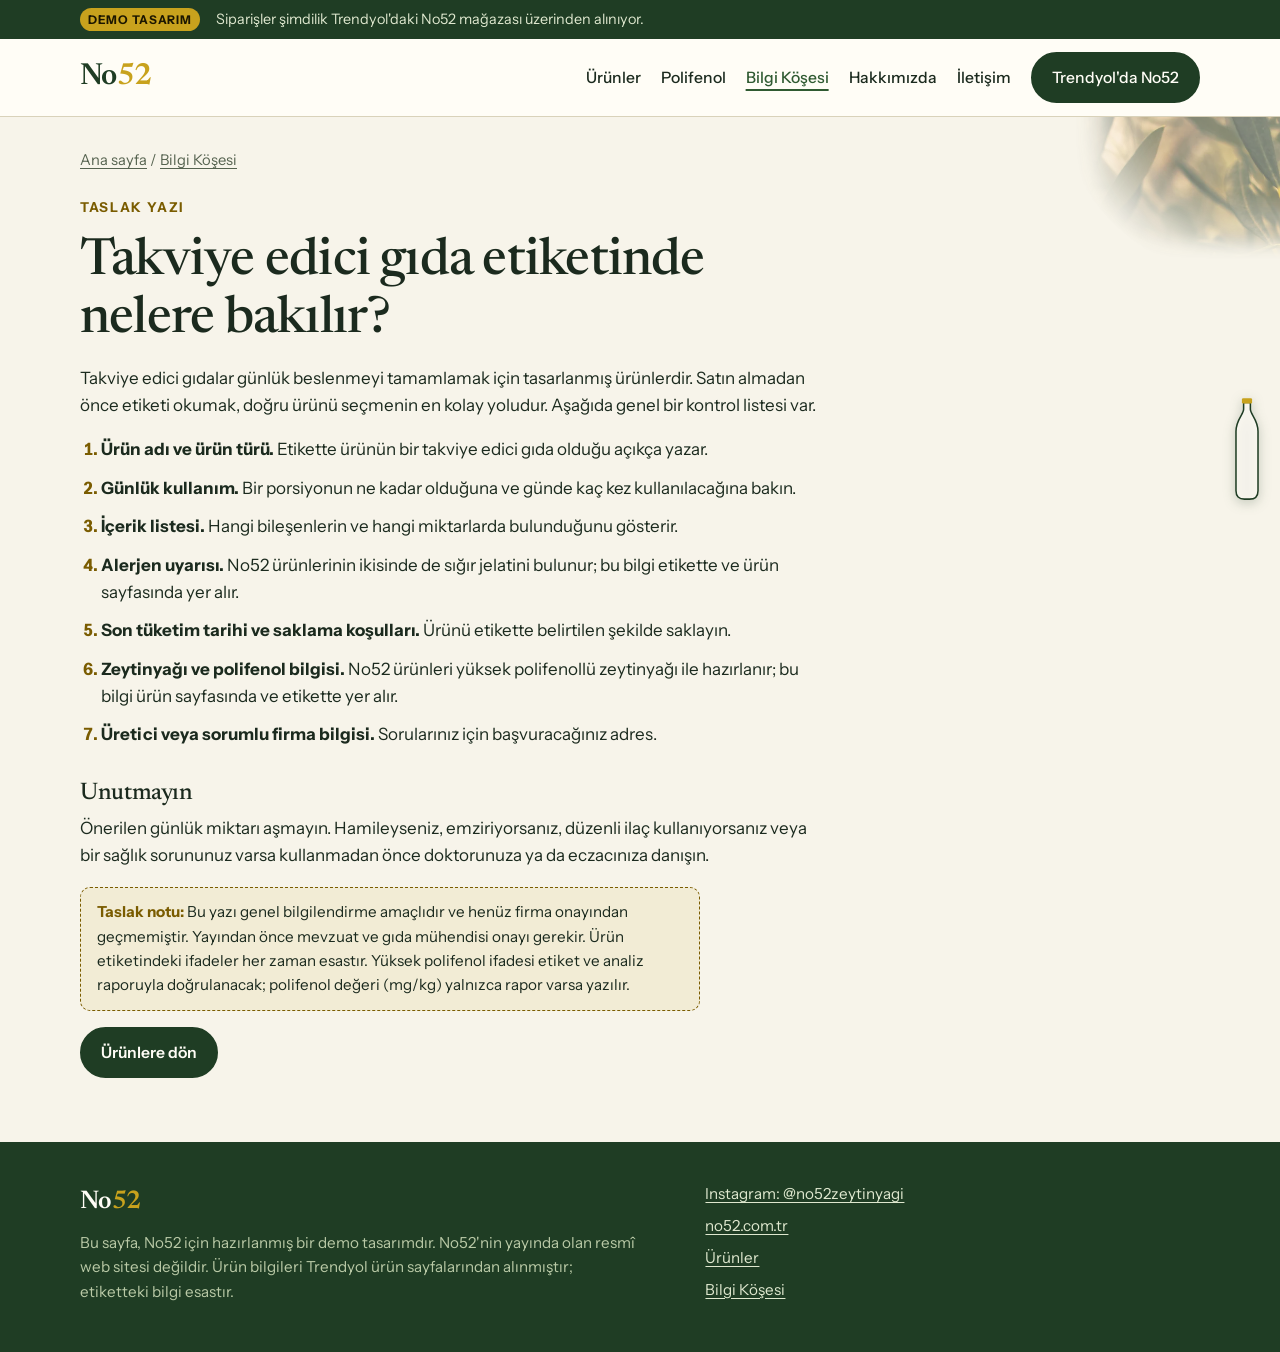
==== commit 33c085a5: "Polifenol bilgi bölümü eklendi" ====
--- a/bilgi-etiket.html
+++ b/bilgi-etiket.html
@@ -9,7 +9,7 @@
   <link rel="preconnect" href="https://fonts.googleapis.com">
   <link rel="preconnect" href="https://fonts.gstatic.com" crossorigin>
   <link href="https://fonts.googleapis.com/css2?family=Instrument+Sans:wght@400;500;600;700&family=Newsreader:opsz,wght@6..72,400;6..72,500;6..72,600&display=swap" rel="stylesheet">
-  <link rel="stylesheet" href="style.css?v=12">
+  <link rel="stylesheet" href="style.css?v=13">
 <script>document.documentElement.className += " js";</script>
 </head>
 <body>
@@ -17,7 +17,7 @@
   <header class="site-head">
     <div class="wrap">
       <a class="logo" href="index.html">No<span>52</span></a>
-      <nav class="nav" aria-label="Ana menü"><a href="index.html#urunler">Ürünler</a><a href="bilgi-etiket.html" aria-current="page">Bilgi Köşesi</a><a href="index.html#hakkimizda">Hakkımızda</a><a href="index.html#iletisim">İletişim</a><a class="btn" href="https://www.trendyol.com/no52/natured3k2-d3-ve-k2-vitamini-iceren-takviye-edici-gida-30-softjel-p-1203993000" target="_blank" rel="noopener">Trendyol'da No52</a></nav>
+      <nav class="nav" aria-label="Ana menü"><a href="index.html#urunler">Ürünler</a><a href="index.html#polifenol">Polifenol</a><a href="bilgi-etiket.html" aria-current="page">Bilgi Köşesi</a><a href="index.html#hakkimizda">Hakkımızda</a><a href="index.html#iletisim">İletişim</a><a class="btn" href="https://www.trendyol.com/no52/natured3k2-d3-ve-k2-vitamini-iceren-takviye-edici-gida-30-softjel-p-1203993000" target="_blank" rel="noopener">Trendyol'da No52</a></nav>
     </div>
   </header>
   <main class="inner">
--- a/style.css
+++ b/style.css
@@ -298,3 +298,11 @@
 .oil-card h3 { color: var(--green); }
 .hero h1 { font-size: clamp(2.1rem, 4.1vw, 3.3rem); line-height: 1.12; }
 .hero h1 { max-width: 19ch; }
+
+/* Polifenol bölümü */
+.br-f { background-image: url(olive-c.webp); aspect-ratio: 640 / 714; width: min(300px, 46vw); right: -110px; bottom: -150px; opacity: 0.6; animation-delay: -6s; }
+.poly-note { margin-top: 2.2rem; background: var(--paper); border: 1px solid var(--line); border-left: 4px solid var(--gold); border-radius: var(--radius); padding: 1.3rem 1.5rem; max-width: 70ch; }
+.poly-note h3 { font-size: 1.3rem; margin-bottom: 0.5rem; }
+.poly-note p { margin: 0 0 0.7rem; font-size: 0.98rem; }
+.poly-note p:last-child { margin-bottom: 0; color: var(--muted); }
+#polifenol .draft { margin-top: 1.4rem; }
